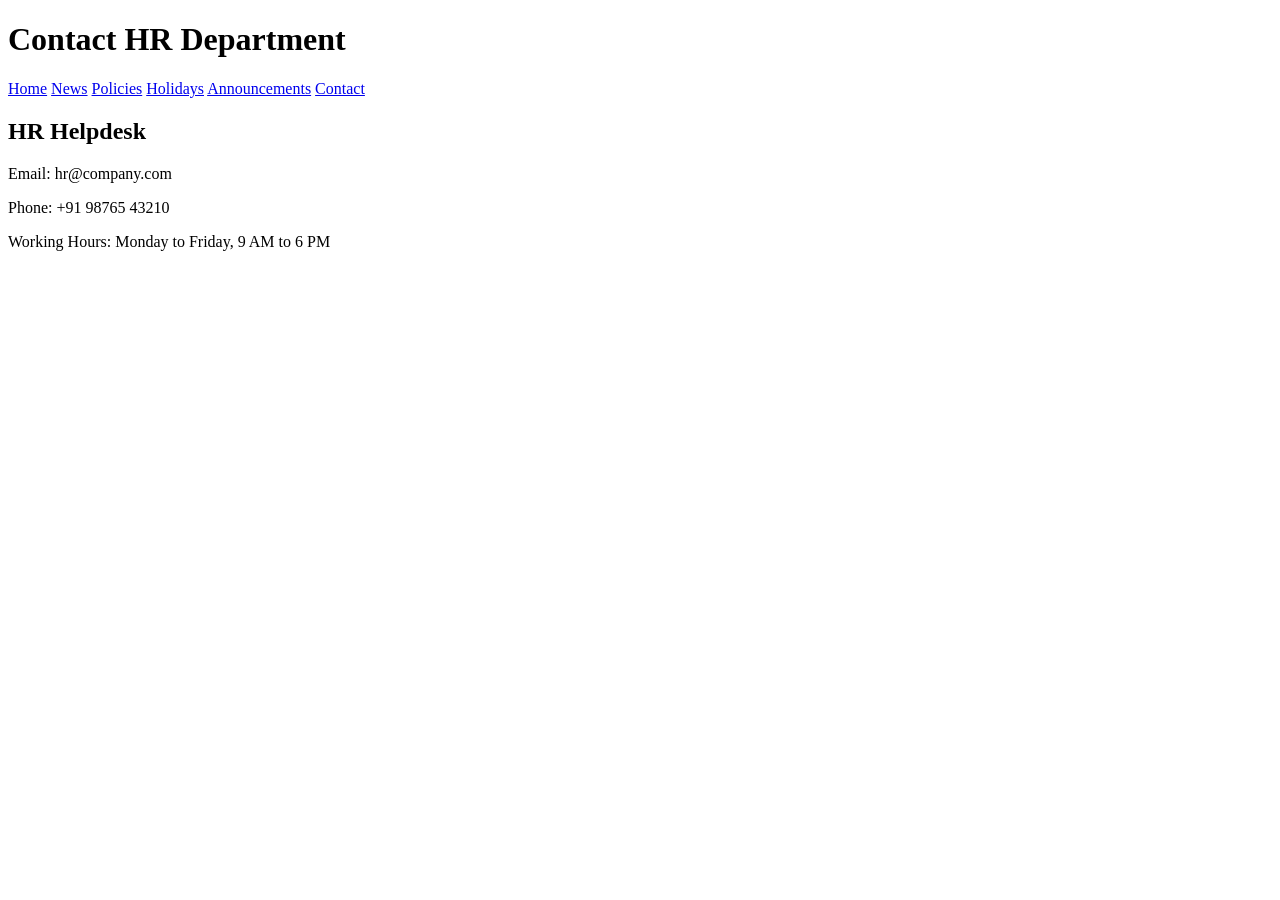
==== src/main/resources/templates/contact.html @ 7d52eb51 "Inital commit" ====
<!DOCTYPE html>
<html lang="en">
<head>
    <meta charset="UTF-8">
    <title>Contact HR</title>
    <link rel="stylesheet" href="/css/style.css">
</head>
<body>
<header><h1>Contact HR Department</h1></header>

<nav>
    <a href="/">Home</a>
    <a href="/news">News</a>
    <a href="/policies">Policies</a>
    <a href="/holidays">Holidays</a>
    <a href="/announcements">Announcements</a>
    <a href="/contact">Contact</a>
</nav>

<main>
    <section class="panel">
        <h2>HR Helpdesk</h2>
        <p>Email: hr@company.com</p>
        <p>Phone: +91 98765 43210</p>
        <p>Working Hours: Monday to Friday, 9 AM to 6 PM</p>
    </section>
</main>
</body>
</html>
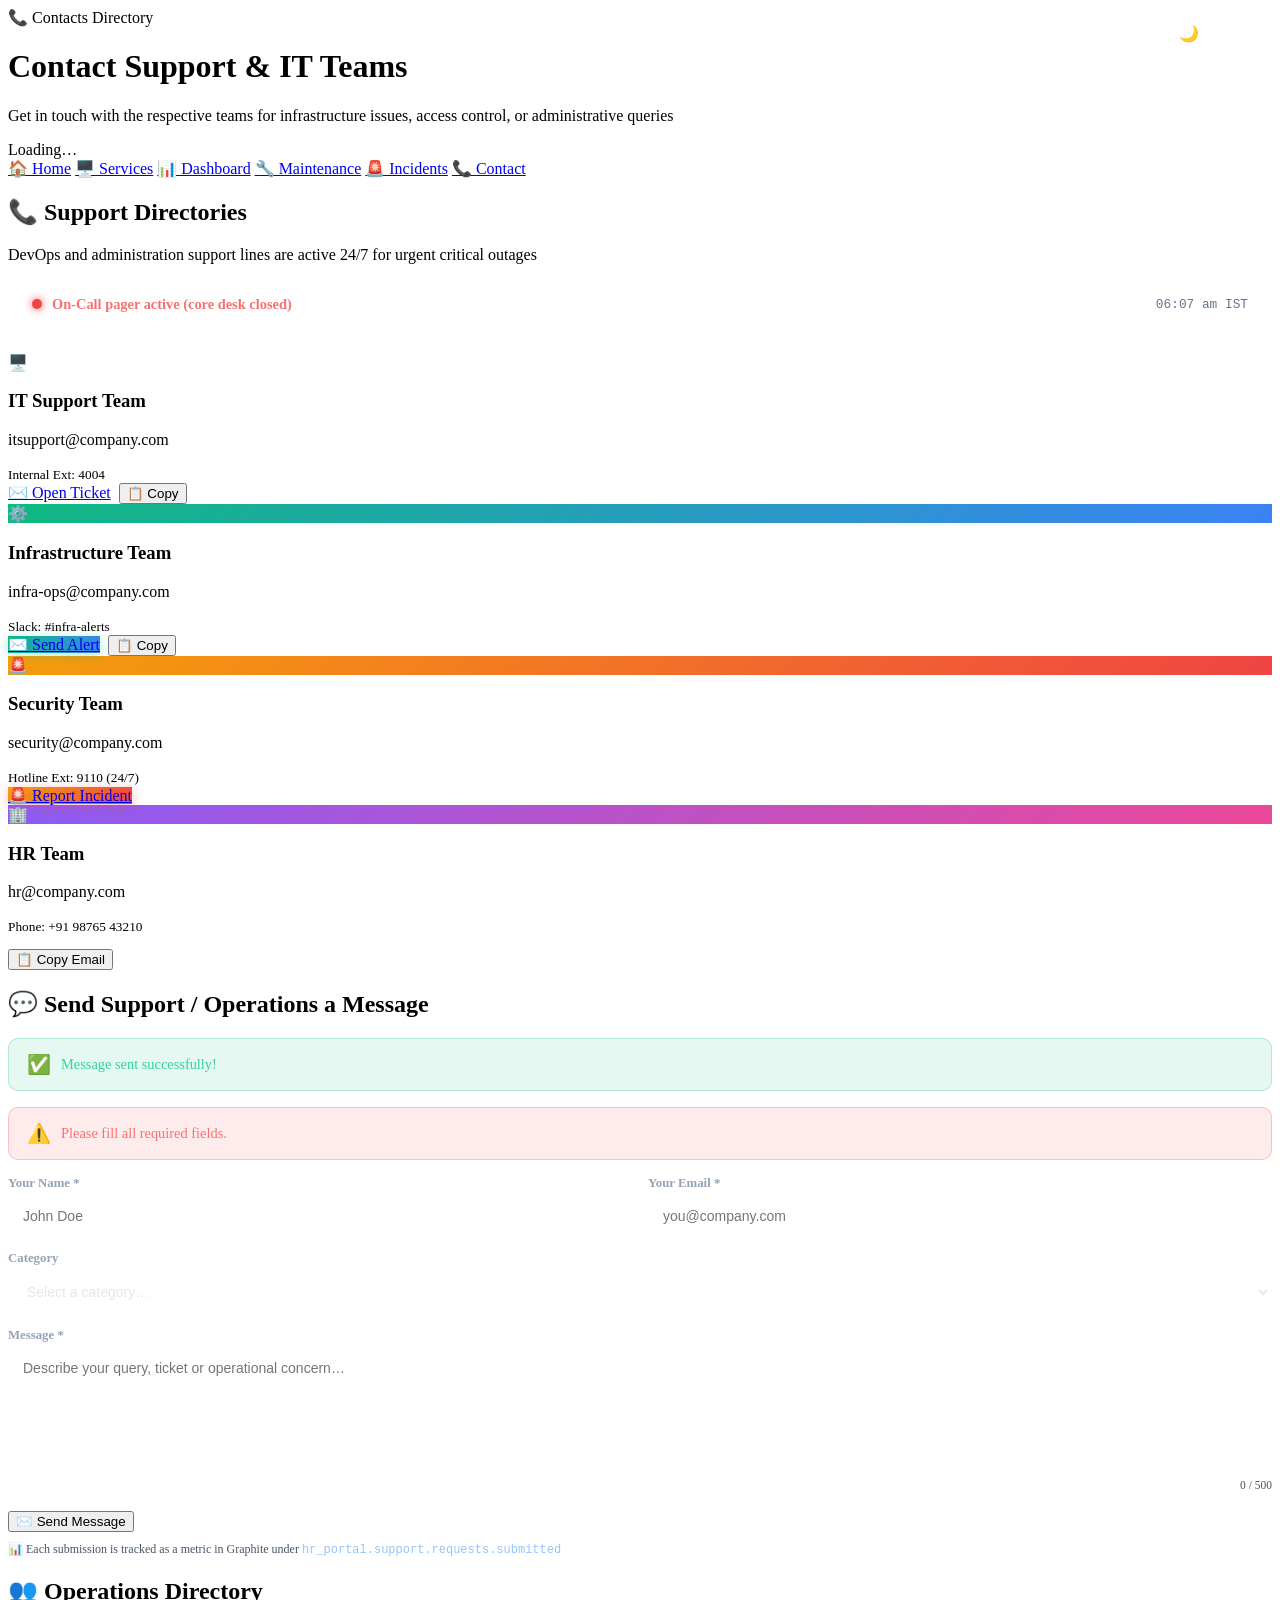
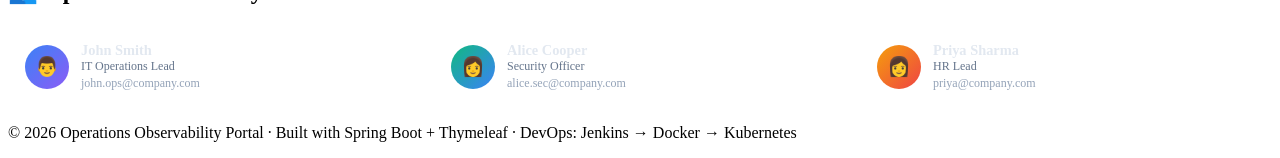
==== commit 914800d0: "Fetaures added" ====
--- a/src/main/resources/templates/contact.html
+++ b/src/main/resources/templates/contact.html
@@ -2,28 +2,257 @@
 <html lang="en">
 <head>
     <meta charset="UTF-8">
-    <title>Contact HR</title>
+    <meta name="viewport" content="width=device-width, initial-scale=1.0">
+    <meta name="description" content="Contact Operations &amp; Support — Get in touch with IT Support, Infrastructure, Security and HR teams">
+    <title>Contact Directory</title>
     <link rel="stylesheet" href="/css/style.css">
 </head>
 <body>
-<header><h1>Contact HR Department</h1></header>
+
+<!-- Theme Toggle -->
+<button id="theme-toggle" onclick="toggleTheme()" title="Toggle light/dark mode"
+        style="position:fixed;top:14px;right:72px;z-index:9998;width:38px;height:38px;border-radius:50%;background:rgba(255,255,255,0.07);border:1px solid rgba(255,255,255,0.1);color:#e2e8f0;cursor:pointer;font-size:1rem;display:flex;align-items:center;justify-content:center;transition:all 0.2s;">🌙</button>
+
+<header>
+    <div class="header-inner">
+        <div class="header-badge">📞 Contacts Directory</div>
+        <h1>Contact Support &amp; IT Teams</h1>
+        <p>Get in touch with the respective teams for infrastructure issues, access control, or administrative queries</p>
+        <div class="header-clock" id="hr-clock">Loading…</div>
+    </div>
+</header>
 
 <nav>
-    <a href="/">Home</a>
-    <a href="/news">News</a>
-    <a href="/policies">Policies</a>
-    <a href="/holidays">Holidays</a>
-    <a href="/announcements">Announcements</a>
-    <a href="/contact">Contact</a>
+    <a href="/">🏠 Home</a>
+    <a href="/services">🖥️ Services</a>
+    <a href="/dashboard">📊 Dashboard</a>
+    <a href="/maintenance">🔧 Maintenance</a>
+    <a href="/incidents">🚨 Incidents</a>
+    <a href="/contact">📞 Contact</a>
 </nav>
 
 <main>
-    <section class="panel">
-        <h2>HR Helpdesk</h2>
-        <p>Email: hr@company.com</p>
-        <p>Phone: +91 98765 43210</p>
-        <p>Working Hours: Monday to Friday, 9 AM to 6 PM</p>
+    <div class="page-title scroll-reveal">
+        <h2>📞 Support Directories</h2>
+        <p>DevOps and administration support lines are active 24/7 for urgent critical outages</p>
+    </div>
+
+    <!-- Office Hours Live Indicator -->
+    <div id="hours-banner" class="panel scroll-reveal"
+         style="display:flex;align-items:center;justify-content:space-between;flex-wrap:wrap;gap:12px;padding:16px 24px;margin-bottom:24px;">
+         <div style="display:flex;align-items:center;gap:10px;">
+             <span id="hours-dot" style="width:10px;height:10px;border-radius:50%;background:#10b981;box-shadow:0 0 8px #10b981;display:inline-block;"></span>
+             <span id="hours-text" style="font-weight:600;font-size:0.9rem;color:#e2e8f0;">Checking support desk hours…</span>
+         </div>
+         <span id="hours-time" style="font-family:'JetBrains Mono',monospace;font-size:0.8rem;color:#64748b;"></span>
+    </div>
+
+    <!-- Contact Cards Grid -->
+    <div class="contact-grid scroll-reveal">
+        <!-- IT Support Team -->
+        <div class="contact-card">
+            <div class="contact-card-icon">🖥️</div>
+            <h3>IT Support Team</h3>
+            <p>itsupport@company.com</p>
+            <small>Internal Ext: 4004</small><br>
+            <a href="mailto:itsupport@company.com" class="btn btn-primary" id="email-btn">✉️ Open Ticket</a>
+            <button class="btn btn-secondary" onclick="copyContact('itsupport@company.com','it-copy-btn')" id="it-copy-btn" style="margin-left:4px;">📋 Copy</button>
+        </div>
+
+        <!-- Infrastructure Team -->
+        <div class="contact-card">
+            <div class="contact-card-icon" style="background:linear-gradient(135deg,#10b981,#3b82f6);">⚙️</div>
+            <h3>Infrastructure Team</h3>
+            <p>infra-ops@company.com</p>
+            <small>Slack: #infra-alerts</small><br>
+            <a href="mailto:infra-ops@company.com" class="btn btn-primary" style="background:linear-gradient(135deg,#10b981,#3b82f6);box-shadow:0 2px 12px rgba(16,185,129,0.35);">✉️ Send Alert</a>
+            <button class="btn btn-secondary" onclick="copyContact('infra-ops@company.com','infra-copy-btn')" id="infra-copy-btn" style="margin-left:4px;">📋 Copy</button>
+        </div>
+
+        <!-- Security Team -->
+        <div class="contact-card">
+            <div class="contact-card-icon" style="background:linear-gradient(135deg,#f59e0b,#ef4444);">🚨</div>
+            <h3>Security Team</h3>
+            <p>security@company.com</p>
+            <small>Hotline Ext: 9110 (24/7)</small><br>
+            <a href="tel:+918765432109" class="btn btn-primary" style="background:linear-gradient(135deg,#f59e0b,#ef4444);box-shadow:0 2px 12px rgba(239,68,68,0.35);">🚨 Report Incident</a>
+        </div>
+
+        <!-- HR Team -->
+        <div class="contact-card">
+            <div class="contact-card-icon" style="background:linear-gradient(135deg,#8b5cf6,#ec4899);">🏢</div>
+            <h3>HR Team</h3>
+            <p>hr@company.com</p>
+            <small>Phone: +91 98765 43210</small><br>
+            <button class="btn btn-secondary" onclick="copyContact('hr@company.com','hr-copy-btn')" id="hr-copy-btn" style="margin-top:14px;">📋 Copy Email</button>
+        </div>
+    </div>
+
+    <!-- Support Request Form (POSTs to Spring Boot backend) -->
+    <section class="panel scroll-reveal" aria-label="Send a Message">
+        <h2><span class="panel-icon">💬</span> Send Support / Operations a Message</h2>
+
+        <!-- Server-side success banner (from redirect flash attribute) -->
+        <div th:if="${formSuccess}" style="margin-bottom:16px;padding:14px 18px;background:rgba(16,185,129,0.1);border:1px solid rgba(16,185,129,0.25);border-radius:10px;color:#34d399;font-size:0.9rem;font-weight:500;display:flex;align-items:center;gap:10px;">
+            <span style="font-size:1.2rem;">✅</span>
+            <span th:text="${formSuccess}">Message sent successfully!</span>
+        </div>
+
+        <!-- Server-side error banner -->
+        <div th:if="${formError}" style="margin-bottom:16px;padding:14px 18px;background:rgba(239,68,68,0.1);border:1px solid rgba(239,68,68,0.25);border-radius:10px;color:#f87171;font-size:0.9rem;font-weight:500;display:flex;align-items:center;gap:10px;">
+            <span style="font-size:1.2rem;">⚠️</span>
+            <span th:text="${formError}">Please fill all required fields.</span>
+        </div>
+
+        <!-- Real Thymeleaf form — POSTs to @PostMapping("/contact") -->
+        <form id="support-form" th:action="@{/contact}" th:object="${supportRequest}" method="post">
+            <div style="display:grid;grid-template-columns:1fr 1fr;gap:16px;margin-bottom:16px;">
+                <div>
+                    <label style="display:block;font-size:0.8rem;font-weight:600;color:#94a3b8;margin-bottom:6px;" for="form-name">Your Name *</label>
+                    <input type="text" id="form-name" th:field="*{name}" placeholder="John Doe"
+                           style="width:100%;background:rgba(255,255,255,0.04);border:1px solid rgba(255,255,255,0.08);border-radius:10px;padding:10px 14px;color:#e2e8f0;font-family:'Inter',sans-serif;font-size:0.875rem;outline:none;transition:border-color 0.2s;"
+                           onfocus="this.style.borderColor='rgba(59,130,246,0.5)'"
+                           onblur="this.style.borderColor='rgba(255,255,255,0.08)'">
+                </div>
+                <div>
+                    <label style="display:block;font-size:0.8rem;font-weight:600;color:#94a3b8;margin-bottom:6px;" for="form-email">Your Email *</label>
+                    <input type="email" id="form-email" th:field="*{email}" placeholder="you@company.com"
+                           style="width:100%;background:rgba(255,255,255,0.04);border:1px solid rgba(255,255,255,0.08);border-radius:10px;padding:10px 14px;color:#e2e8f0;font-family:'Inter',sans-serif;font-size:0.875rem;outline:none;transition:border-color 0.2s;"
+                           onfocus="this.style.borderColor='rgba(59,130,246,0.5)'"
+                           onblur="this.style.borderColor='rgba(255,255,255,0.08)'">
+                </div>
+            </div>
+            <div style="margin-bottom:16px;">
+                <label style="display:block;font-size:0.8rem;font-weight:600;color:#94a3b8;margin-bottom:6px;" for="form-category">Category</label>
+                <select id="form-category" th:field="*{category}"
+                        style="width:100%;background:rgba(255,255,255,0.04);border:1px solid rgba(255,255,255,0.08);border-radius:10px;padding:10px 14px;color:#e2e8f0;font-family:'Inter',sans-serif;font-size:0.875rem;outline:none;cursor:pointer;"
+                        onfocus="this.style.borderColor='rgba(59,130,246,0.5)'"
+                        onblur="this.style.borderColor='rgba(255,255,255,0.08)'">
+                    <option value="">Select a category…</option>
+                    <option value="incident">🚨 Incident Reporting</option>
+                    <option value="infra">⚙️ Infrastructure Request</option>
+                    <option value="security">🔑 Access / Security</option>
+                    <option value="hr">🏢 HR Query</option>
+                    <option value="other">💬 General Support</option>
+                </select>
+            </div>
+            <div style="margin-bottom:20px;">
+                <label style="display:block;font-size:0.8rem;font-weight:600;color:#94a3b8;margin-bottom:6px;" for="form-msg">Message *</label>
+                <textarea id="form-msg" th:field="*{message}" placeholder="Describe your query, ticket or operational concern…" rows="4"
+                          style="width:100%;background:rgba(255,255,255,0.04);border:1px solid rgba(255,255,255,0.08);border-radius:10px;padding:10px 14px;color:#e2e8f0;font-family:'Inter',sans-serif;font-size:0.875rem;outline:none;resize:vertical;min-height:100px;transition:border-color 0.2s;"
+                          onfocus="this.style.borderColor='rgba(59,130,246,0.5)'"
+                          onblur="this.style.borderColor='rgba(255,255,255,0.08)'"></textarea>
+                <div id="char-count" style="font-size:0.72rem;color:#475569;text-align:right;margin-top:4px;">0 / 500</div>
+            </div>
+            <button type="submit" class="btn btn-primary" id="form-submit-btn">✉️ Send Message</button>
+            <p style="margin-top:10px;font-size:0.75rem;color:#475569;">
+                📊 Each submission is tracked as a metric in Graphite under
+                <code style="color:#93c5fd;">hr_portal.support.requests.submitted</code>
+            </p>
+        </form>
     </section>
+
+    <!-- Support Lead Team Directory -->
+    <section class="panel scroll-reveal" aria-label="Support Directory">
+        <h2><span class="panel-icon">👥</span> Operations Directory</h2>
+        <div style="display:grid;grid-template-columns:repeat(auto-fit,minmax(200px,1fr));gap:14px;margin-top:8px;">
+            <div style="background:rgba(255,255,255,0.03);border:1px solid rgba(255,255,255,0.07);border-radius:10px;padding:16px;display:flex;align-items:center;gap:12px;">
+                <div style="width:44px;height:44px;border-radius:50%;background:linear-gradient(135deg,#3b82f6,#8b5cf6);display:flex;align-items:center;justify-content:center;font-size:1.2rem;flex-shrink:0;">👨</div>
+                <div>
+                    <div style="font-weight:600;font-size:0.9rem;color:#e2e8f0;">John Smith</div>
+                    <div style="font-size:0.75rem;color:#64748b;">IT Operations Lead</div>
+                    <div style="font-size:0.75rem;color:#94a3b8;margin-top:2px;">john.ops@company.com</div>
+                </div>
+            </div>
+            <div style="background:rgba(255,255,255,0.03);border:1px solid rgba(255,255,255,0.07);border-radius:10px;padding:16px;display:flex;align-items:center;gap:12px;">
+                <div style="width:44px;height:44px;border-radius:50%;background:linear-gradient(135deg,#10b981,#3b82f6);display:flex;align-items:center;justify-content:center;font-size:1.2rem;flex-shrink:0;">👩</div>
+                <div>
+                    <div style="font-weight:600;font-size:0.9rem;color:#e2e8f0;">Alice Cooper</div>
+                    <div style="font-size:0.75rem;color:#64748b;">Security Officer</div>
+                    <div style="font-size:0.75rem;color:#94a3b8;margin-top:2px;">alice.sec@company.com</div>
+                </div>
+            </div>
+            <div style="background:rgba(255,255,255,0.03);border:1px solid rgba(255,255,255,0.07);border-radius:10px;padding:16px;display:flex;align-items:center;gap:12px;">
+                <div style="width:44px;height:44px;border-radius:50%;background:linear-gradient(135deg,#f59e0b,#ef4444);display:flex;align-items:center;justify-content:center;font-size:1.2rem;flex-shrink:0;">👩</div>
+                <div>
+                    <div style="font-weight:600;font-size:0.9rem;color:#e2e8f0;">Priya Sharma</div>
+                    <div style="font-size:0.75rem;color:#64748b;">HR Lead</div>
+                    <div style="font-size:0.75rem;color:#94a3b8;margin-top:2px;">priya@company.com</div>
+                </div>
+            </div>
+        </div>
+    </section>
+
 </main>
+
+<footer>
+    <p>© 2026 <span>Operations Observability Portal</span> · Built with Spring Boot + Thymeleaf · DevOps: Jenkins → Docker → Kubernetes</p>
+</footer>
+
+<script src="/js/script.js"></script>
+<script>
+(function () {
+    // ── Live Support Hours Indicator ─────────────────────
+    function updateHoursStatus() {
+        var now  = new Date();
+        var day  = now.getDay();
+        var hour = now.getHours();
+        var mins = now.getMinutes();
+        var open = (day >= 1 && day <= 5) && (hour >= 9 && hour < 18);
+
+        var dot  = document.getElementById('hours-dot');
+        var text = document.getElementById('hours-text');
+        var time = document.getElementById('hours-time');
+
+        if (open) {
+            dot.style.background   = '#10b981';
+            dot.style.boxShadow    = '0 0 8px #10b981';
+            text.textContent       = 'Operations Support desk is active';
+            text.style.color       = '#34d399';
+        } else {
+            dot.style.background   = '#ef4444';
+            dot.style.boxShadow    = '0 0 8px #ef4444';
+            text.textContent       = 'On-Call pager active (core desk closed)';
+            text.style.color       = '#f87171';
+        }
+        time.textContent = now.toLocaleTimeString('en-IN', { hour: '2-digit', minute: '2-digit', hour12: true }) + ' IST';
+    }
+    updateHoursStatus();
+    setInterval(updateHoursStatus, 30000);
+
+    // ── Copy Contact ───────────────────────────────────────
+    window.copyContact = function (text, btnId) {
+        navigator.clipboard.writeText(text).then(function () {
+            var btn = document.getElementById(btnId);
+            if (!btn) return;
+            var old = btn.textContent;
+            btn.textContent = '✅ Copied!';
+            setTimeout(function () { btn.textContent = old; }, 1600);
+        });
+    };
+
+    // ── Character Counter ──────────────────────────────────
+    var msgArea   = document.getElementById('form-msg');
+    var charCount = document.getElementById('char-count');
+    if (msgArea) {
+        msgArea.addEventListener('input', function () {
+            var len = this.value.length;
+            charCount.textContent = len + ' / 500';
+            if (len > 450) charCount.style.color = '#f59e0b';
+            else           charCount.style.color = '#475569';
+        });
+    }
+
+    // ── Real form: show loading state while submitting ────────
+    var form = document.getElementById('support-form');
+    if (form) {
+        form.addEventListener('submit', function () {
+            var btn = document.getElementById('form-submit-btn');
+            btn.textContent = '⏳ Submitting…';
+            btn.disabled = true;
+        });
+    }
+})();
+</script>
 </body>
 </html>
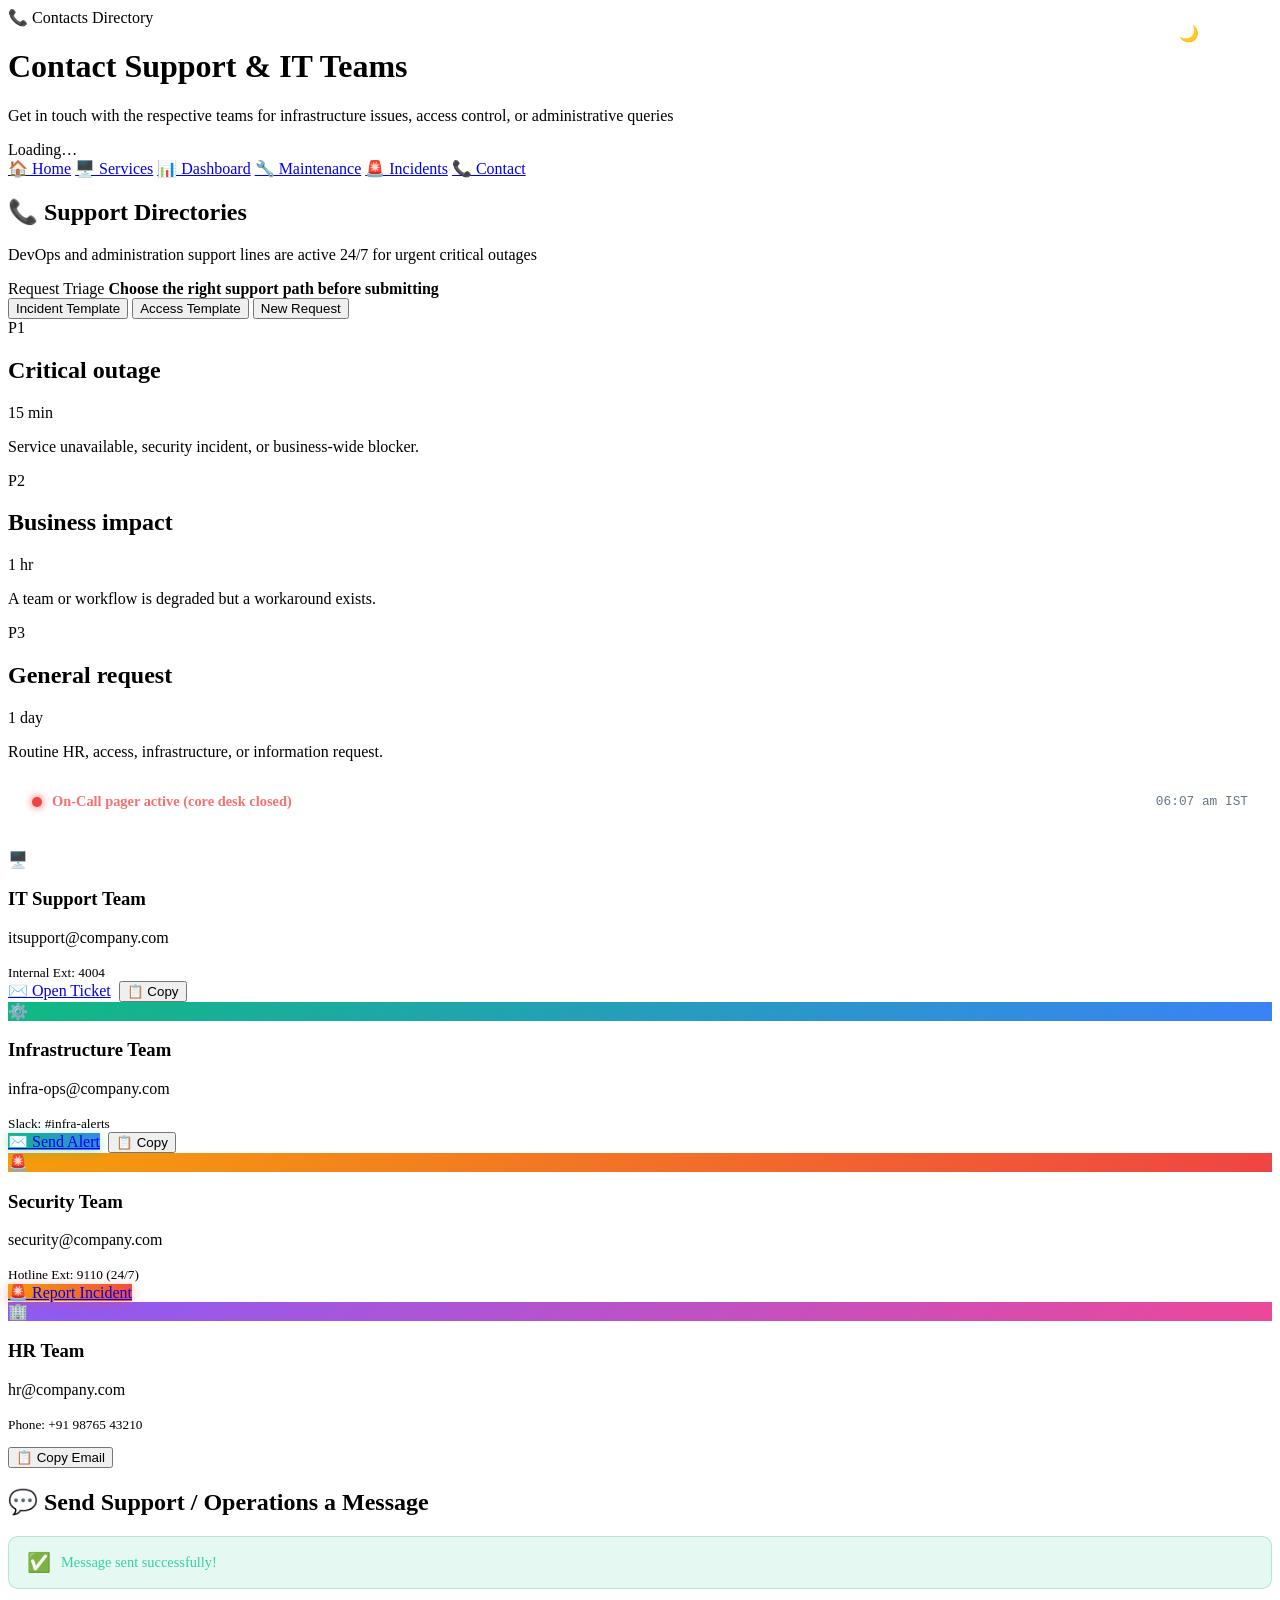
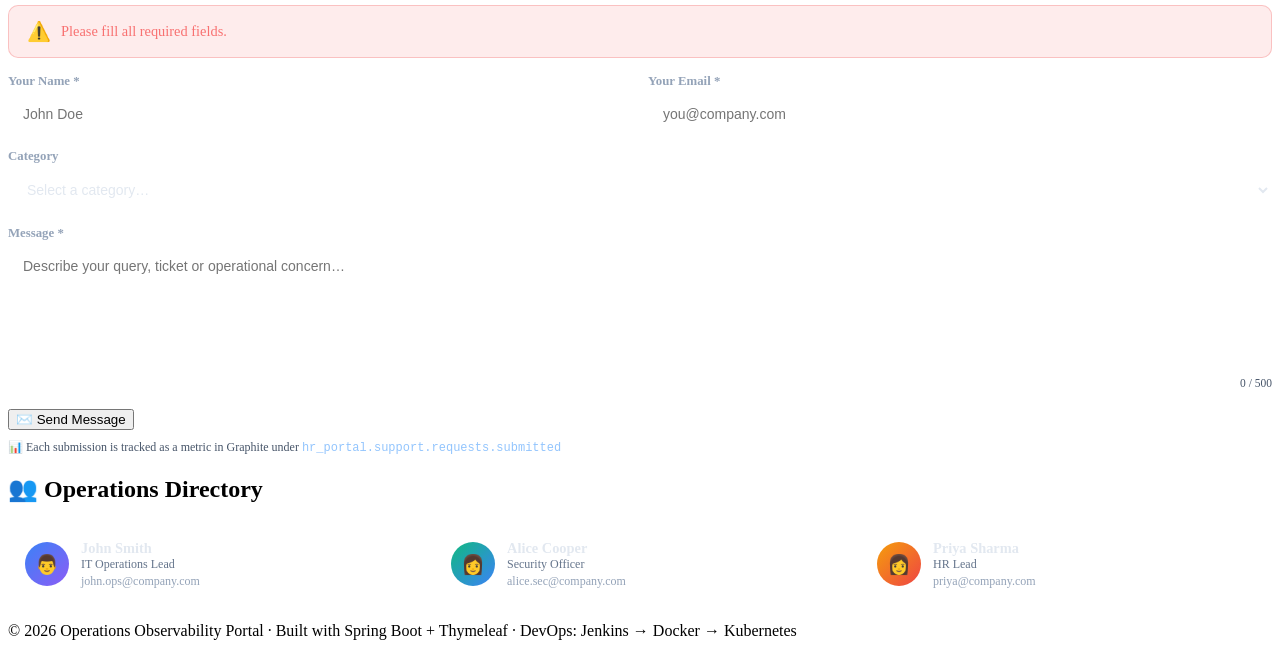
==== commit afe27b39: "Completed Product" ====
--- a/src/main/resources/templates/contact.html
+++ b/src/main/resources/templates/contact.html
@@ -36,6 +36,51 @@
         <h2>📞 Support Directories</h2>
         <p>DevOps and administration support lines are active 24/7 for urgent critical outages</p>
     </div>
+
+    <section class="office-toolbar scroll-reveal" aria-label="Support request guidance">
+        <div>
+            <span class="office-kicker">Request Triage</span>
+            <strong>Choose the right support path before submitting</strong>
+        </div>
+        <div class="toolbar-actions">
+            <button type="button" class="btn btn-secondary" onclick="fillSupportTemplate('incident')">Incident Template</button>
+            <button type="button" class="btn btn-secondary" onclick="fillSupportTemplate('access')">Access Template</button>
+            <button type="button" class="btn btn-primary" onclick="document.getElementById('support-form').scrollIntoView({behavior:'smooth', block:'start'})">New Request</button>
+        </div>
+    </section>
+
+    <section class="office-workbench compact scroll-reveal" aria-label="Support service levels">
+        <div class="office-panel">
+            <div class="office-panel-header">
+                <div>
+                    <span class="office-kicker">P1</span>
+                    <h2>Critical outage</h2>
+                </div>
+                <span class="office-pill danger">15 min</span>
+            </div>
+            <p class="office-copy">Service unavailable, security incident, or business-wide blocker.</p>
+        </div>
+        <div class="office-panel">
+            <div class="office-panel-header">
+                <div>
+                    <span class="office-kicker">P2</span>
+                    <h2>Business impact</h2>
+                </div>
+                <span class="office-pill warn">1 hr</span>
+            </div>
+            <p class="office-copy">A team or workflow is degraded but a workaround exists.</p>
+        </div>
+        <div class="office-panel">
+            <div class="office-panel-header">
+                <div>
+                    <span class="office-kicker">P3</span>
+                    <h2>General request</h2>
+                </div>
+                <span class="office-pill">1 day</span>
+            </div>
+            <p class="office-copy">Routine HR, access, infrastructure, or information request.</p>
+        </div>
+    </section>
 
     <!-- Office Hours Live Indicator -->
     <div id="hours-banner" class="panel scroll-reveal"
@@ -231,6 +276,26 @@
         });
     };
 
+    window.fillSupportTemplate = function (type) {
+        var category = document.getElementById('form-category');
+        var message = document.getElementById('form-msg');
+        var charCount = document.getElementById('char-count');
+        if (!category || !message) return;
+
+        if (type === 'incident') {
+            category.value = 'incident';
+            message.value = 'Priority: P1/P2\nAffected service:\nBusiness impact:\nUsers affected:\nSteps already tried:\nRequired help:';
+        } else {
+            category.value = 'security';
+            message.value = 'Access required for:\nApplication/system:\nBusiness reason:\nManager approval:\nRequired by:';
+        }
+
+        if (charCount) {
+            charCount.textContent = message.value.length + ' / 500';
+        }
+        message.focus();
+    };
+
     // ── Character Counter ──────────────────────────────────
     var msgArea   = document.getElementById('form-msg');
     var charCount = document.getElementById('char-count');
@@ -255,4 +320,4 @@
 })();
 </script>
 </body>
-</html>+</html>
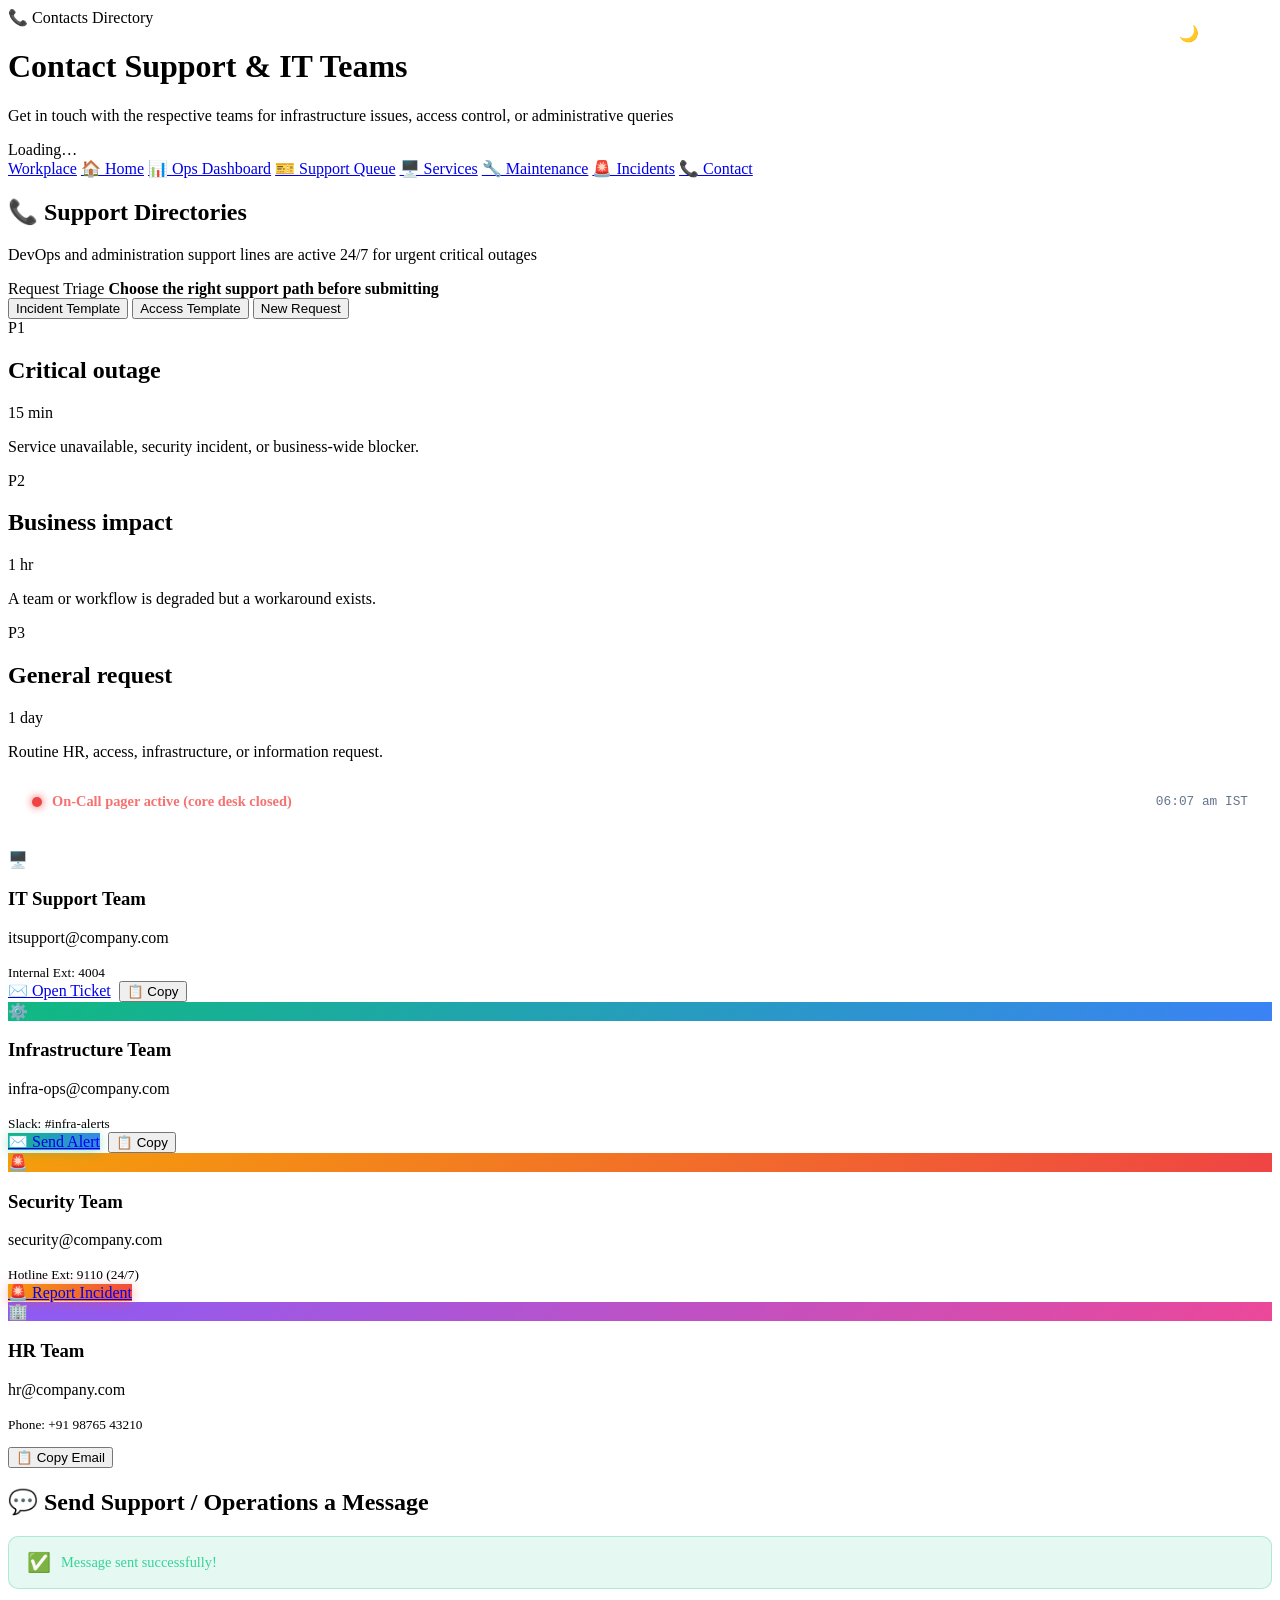
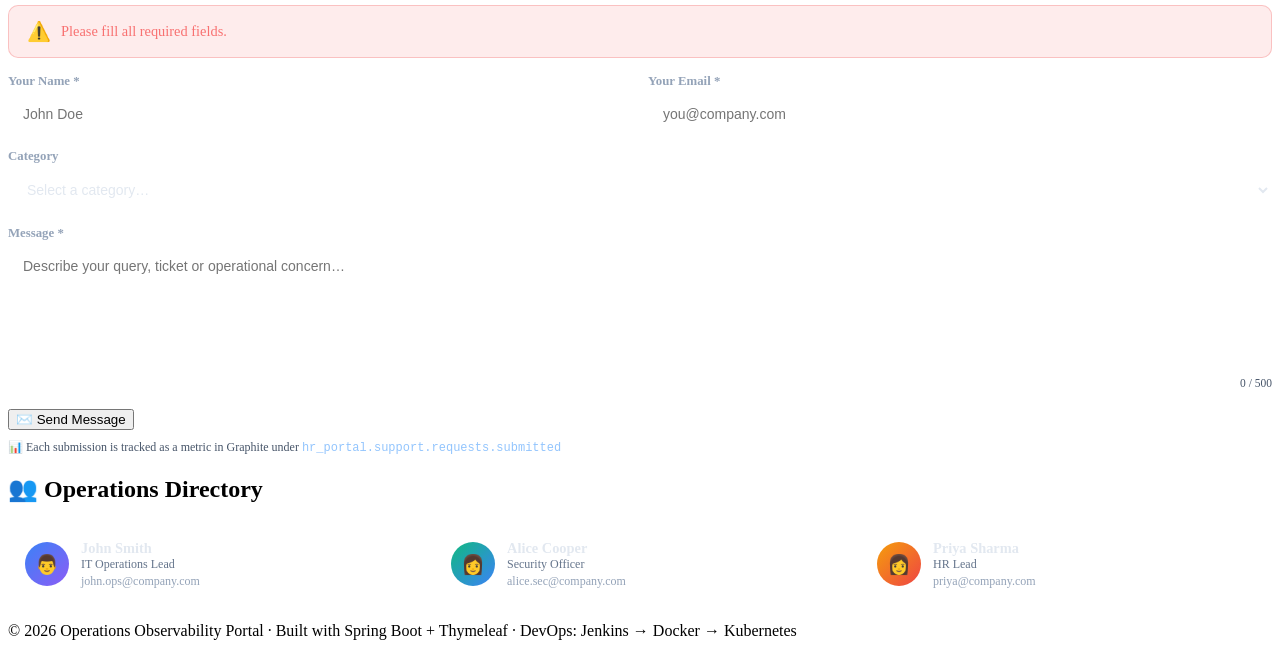
==== commit 3db3e04e: "Implemented OpenTelemetry and Prometheus" ====
--- a/src/main/resources/templates/contact.html
+++ b/src/main/resources/templates/contact.html
@@ -23,12 +23,14 @@
 </header>
 
 <nav>
+    <a href="/workplace">Workplace</a>
     <a href="/">🏠 Home</a>
+    <a href="/dashboard">📊 Ops Dashboard</a>
+    <a href="/support-requests">🎫 Support Queue</a>
     <a href="/services">🖥️ Services</a>
-    <a href="/dashboard">📊 Dashboard</a>
     <a href="/maintenance">🔧 Maintenance</a>
     <a href="/incidents">🚨 Incidents</a>
-    <a href="/contact">📞 Contact</a>
+    <a href="/contact" class="active">📞 Contact</a>
 </nav>
 
 <main>
